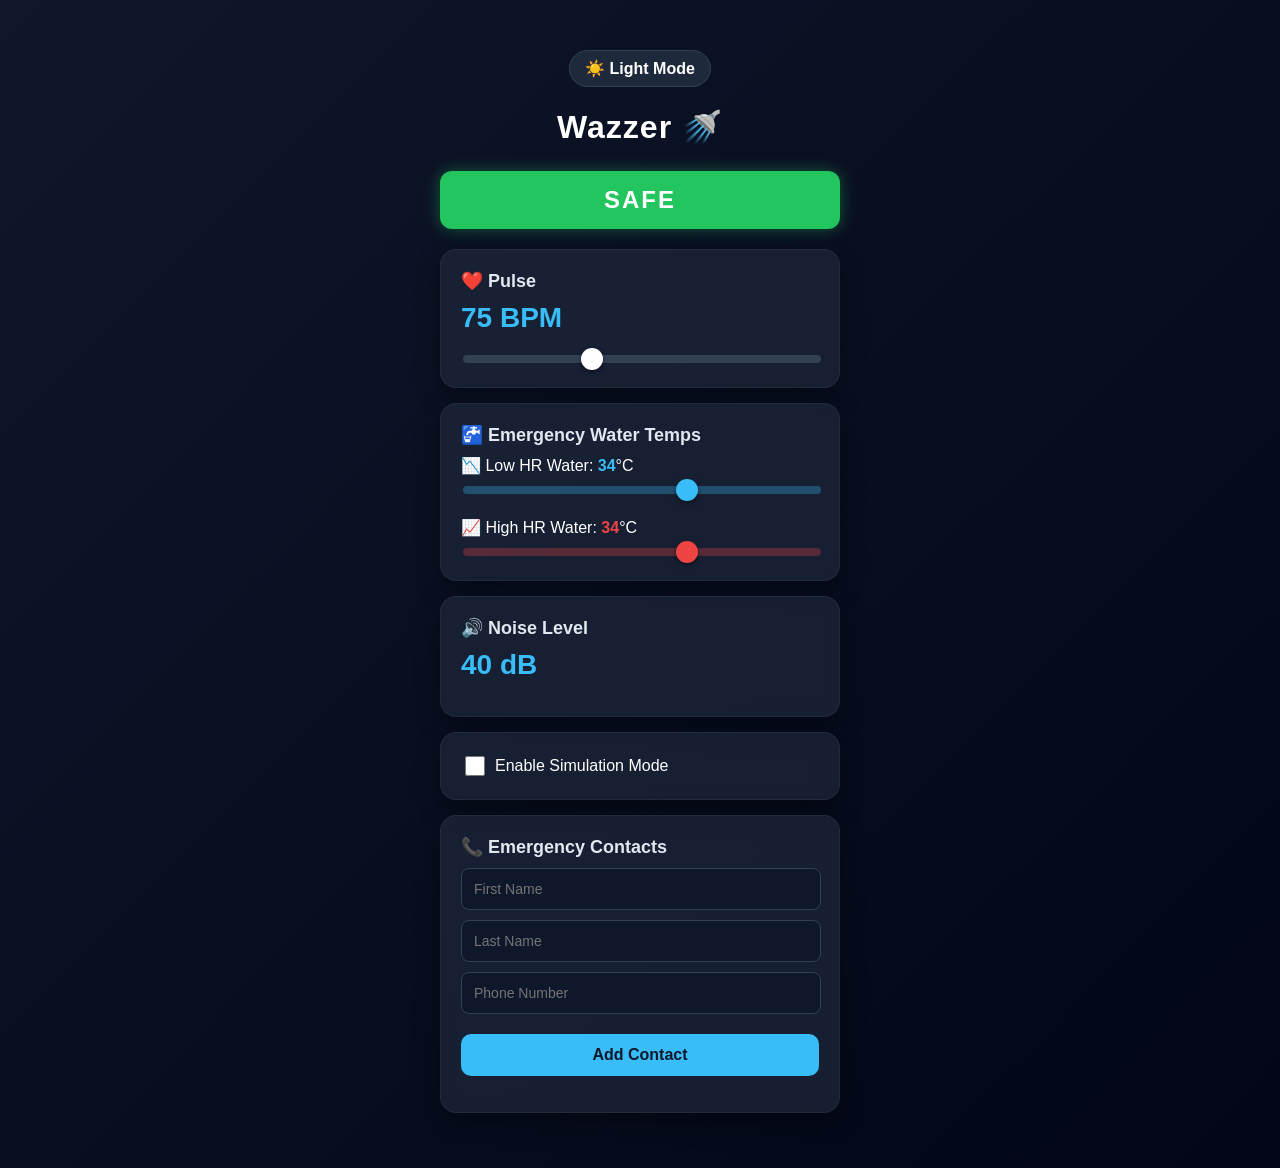
==== index.html @ b5f51940 "feat:ui" ====
<!DOCTYPE html>
<html lang="en">
<head>
  <meta charset="UTF-8">
  <meta name="viewport" content="width=device-width, initial-scale=1.0">
  <title>CareSense / Wazzer</title>
  <link rel="stylesheet" href="style.css">
</head>
<body>

<div class="app">
  
  <button id="themeToggle" class="theme-btn">☀️ Light Mode</button>

  <h1>Wazzer 🚿</h1>

  <div id="status" class="status safe">SAFE</div>

  <div class="card">
    <h3>❤️ Pulse</h3>
    <div class="value"><span id="pulseValue">75</span> BPM</div>
    <input type="range" min="40" max="140" value="75" id="pulseSlider">
  </div>

  <div class="card">
    <h3>🚰 Emergency Water Temps</h3>
    
    <div class="water-control">
      <div style="margin-bottom: 5px;">📉 Low HR Water: <span id="lowHrValue" style="color: #38bdf8; font-weight: bold;">34</span>°C</div>
      <input type="range" min="15" max="45" value="34" id="lowHrSlider" class="cold-slider">
    </div>

    <div class="water-control" style="margin-top: 20px;">
      <div style="margin-bottom: 5px;">📈 High HR Water: <span id="highHrValue" style="color: #ef4444; font-weight: bold;">34</span>°C</div>
      <input type="range" min="15" max="45" value="34" id="highHrSlider" class="hot-slider">
    </div>
  </div>

  <div class="card">
    <h3>🔊 Noise Level</h3>
    <div class="value"><span id="noiseValue">40</span> dB</div>
  </div>

  <div class="card">
    <label class="simulation-label">
      <input type="checkbox" id="simulateToggle">
      <span>Enable Simulation Mode</span>
    </label>
  </div>

  <div class="card">
    <h3>📞 Emergency Contacts</h3>
    <div class="contact-inputs">
      <input type="text" placeholder="First Name" id="name">
      <input type="text" placeholder="Last Name" id="family">
      <input type="tel" placeholder="Phone Number" id="phone">
      <button onclick="addContact()">Add Contact</button>
    </div>
    <ul id="contactList"></ul>
  </div>

</div>

<script src="script.js"></script>
</body>
</html>
---- style.css ----
/* Основен стил за цялата страница */
body {
  font-family: 'Segoe UI', Tahoma, Geneva, Verdana, sans-serif;
  background: linear-gradient(135deg, #0f172a, #020617);
  color: white;
  margin: 0;
  padding: 20px 0;
  display: flex;
  justify-content: center;
}

/* Контейнерът, който прилича на екран на телефон */
.app {
  width: 100%;
  max-width: 400px;
  padding: 20px;
}

h1 {
  text-align: center;
  margin-bottom: 25px;
  font-size: 32px;
  letter-spacing: 1px;
}

/* Дизайнът на отделните "карти" */
.card {
  background: rgba(30, 41, 59, 0.7);
  backdrop-filter: blur(10px);
  padding: 20px;
  margin: 15px 0;
  border-radius: 16px;
  box-shadow: 0 8px 25px rgba(0, 0, 0, 0.4);
  border: 1px solid rgba(255, 255, 255, 0.05);
  transition: transform 0.3s ease;
}

.card:hover {
  transform: translateY(-2px);
}

.card h3 {
  margin-top: 0;
  margin-bottom: 10px;
  font-size: 18px;
  color: #e2e8f0;
}

/* Статус индикаторът (SAFE / DANGER) */
.status {
  text-align: center;
  font-size: 24px;
  font-weight: bold;
  padding: 15px;
  border-radius: 12px;
  margin-bottom: 20px;
  letter-spacing: 2px;
  transition: background-color 0.4s ease, box-shadow 0.4s ease;
}

.safe {
  background: #22c55e;
  box-shadow: 0 0 15px rgba(34, 197, 94, 0.4);
}

.danger {
  background: #ef4444;
  box-shadow: 0 0 20px rgba(239, 68, 68, 0.6);
  animation: pulse-danger 1s infinite alternate;
}

@keyframes pulse-danger {
  from { box-shadow: 0 0 10px rgba(239, 68, 68, 0.5); }
  to { box-shadow: 0 0 25px rgba(239, 68, 68, 0.9); }
}

/* Стойностите на сензорите */
.value {
  font-size: 28px;
  font-weight: bold;
  margin-bottom: 15px;
  color: #38bdf8;
}

/* Дизайн на плъзгачите (Sliders) */
input[type="range"] {
  width: 100%;
  height: 8px;
  border-radius: 10px;
  background: #334155;
  appearance: none;
  outline: none;
  transition: background 0.3s;
}

input[type="range"]::-webkit-slider-thumb {
  appearance: none;
  width: 22px;
  height: 22px;
  background: #ffffff;
  border-radius: 50%;
  cursor: pointer;
  box-shadow: 0 2px 5px rgba(0,0,0,0.5);
  transition: transform 0.2s;
}

input[type="range"]::-webkit-slider-thumb:hover {
  transform: scale(1.2);
}

/* Бутони */
button {
  width: 100%;
  margin-top: 10px;
  padding: 12px;
  border: none;
  border-radius: 10px;
  background: #38bdf8;
  color: #0f172a;
  font-size: 16px;
  font-weight: bold;
  cursor: pointer;
  transition: all 0.2s ease;
}

button:hover {
  background: #0ea5e9;
  transform: scale(1.02);
}

/* SOS Бутон */
.sos {
  background: #ef4444;
  color: white;
  font-size: 18px;
  padding: 15px;
}

.sos:hover {
  background: #dc2626;
}

/* Полета за въвеждане на контакти */
.contact-inputs input {
  width: calc(100% - 24px);
  padding: 12px;
  margin-bottom: 10px;
  border-radius: 8px;
  border: 1px solid #334155;
  background: #0f172a;
  color: white;
  font-size: 14px;
}

.contact-inputs input:focus {
  outline: none;
  border-color: #38bdf8;
}

/* Списък с контакти */
ul {
  list-style: none;
  padding: 0;
  margin-top: 15px;
}

li {
  background: rgba(15, 23, 42, 0.6);
  margin-top: 10px;
  padding: 15px;
  border-radius: 10px;
  border-left: 4px solid #38bdf8;
}

li button {
  width: 48%;
  display: inline-block;
  margin-top: 10px;
  padding: 8px;
  font-size: 14px;
}

/* Чекбокс за симулацията */
.simulation-label {
  display: flex;
  align-items: center;
  cursor: pointer;
  font-size: 16px;
}

.simulation-label input {
  width: 20px;
  height: 20px;
  margin-right: 10px;
  cursor: pointer;
}
/* --- ДОБАВИ ТОВА НАЙ-ОТДОЛУ В ТВОЯ CSS ФАЙЛ --- */

/* Бутон за темата */
.theme-btn {
  background: #1e293b;
  color: white;
  width: auto;
  padding: 8px 15px;
  border-radius: 20px;
  margin-bottom: 20px;
  display: block;
  margin-left: auto;
  margin-right: auto;
  border: 1px solid #334155;
}

/* =========================================
   ☀️ СВЕТЛА ТЕМА (LIGHT MODE)
   ========================================= */
body.light-theme {
  background: linear-gradient(135deg, #f8fafc, #e2e8f0);
  color: #0f172a;
}

body.light-theme .card {
  background: rgba(255, 255, 255, 0.85);
  box-shadow: 0 8px 25px rgba(0, 0, 0, 0.08);
  border: 1px solid rgba(0, 0, 0, 0.1);
}

body.light-theme .card h3 {
  color: #334155;
}

body.light-theme .theme-btn {
  background: #ffffff;
  color: #0f172a;
  border: 1px solid #cbd5e1;
  box-shadow: 0 4px 10px rgba(0,0,0,0.1);
}

body.light-theme .contact-inputs input {
  background: #f1f5f9;
  color: #0f172a;
  border: 1px solid #cbd5e1;
}

body.light-theme li {
  background: rgba(241, 245, 249, 0.8);
  border-left: 4px solid #0ea5e9;
}
/* Специални стилове за двата крана на водата */
.water-control {
  font-size: 16px;
}

.cold-slider::-webkit-slider-thumb {
  background: #38bdf8 !important; /* Синьо топче */
}
.cold-slider {
  background: rgba(56, 189, 248, 0.3) !important;
}

.hot-slider::-webkit-slider-thumb {
  background: #ef4444 !important; /* Червено топче */
}
.hot-slider {
  background: rgba(239, 68, 68, 0.3) !important;
}
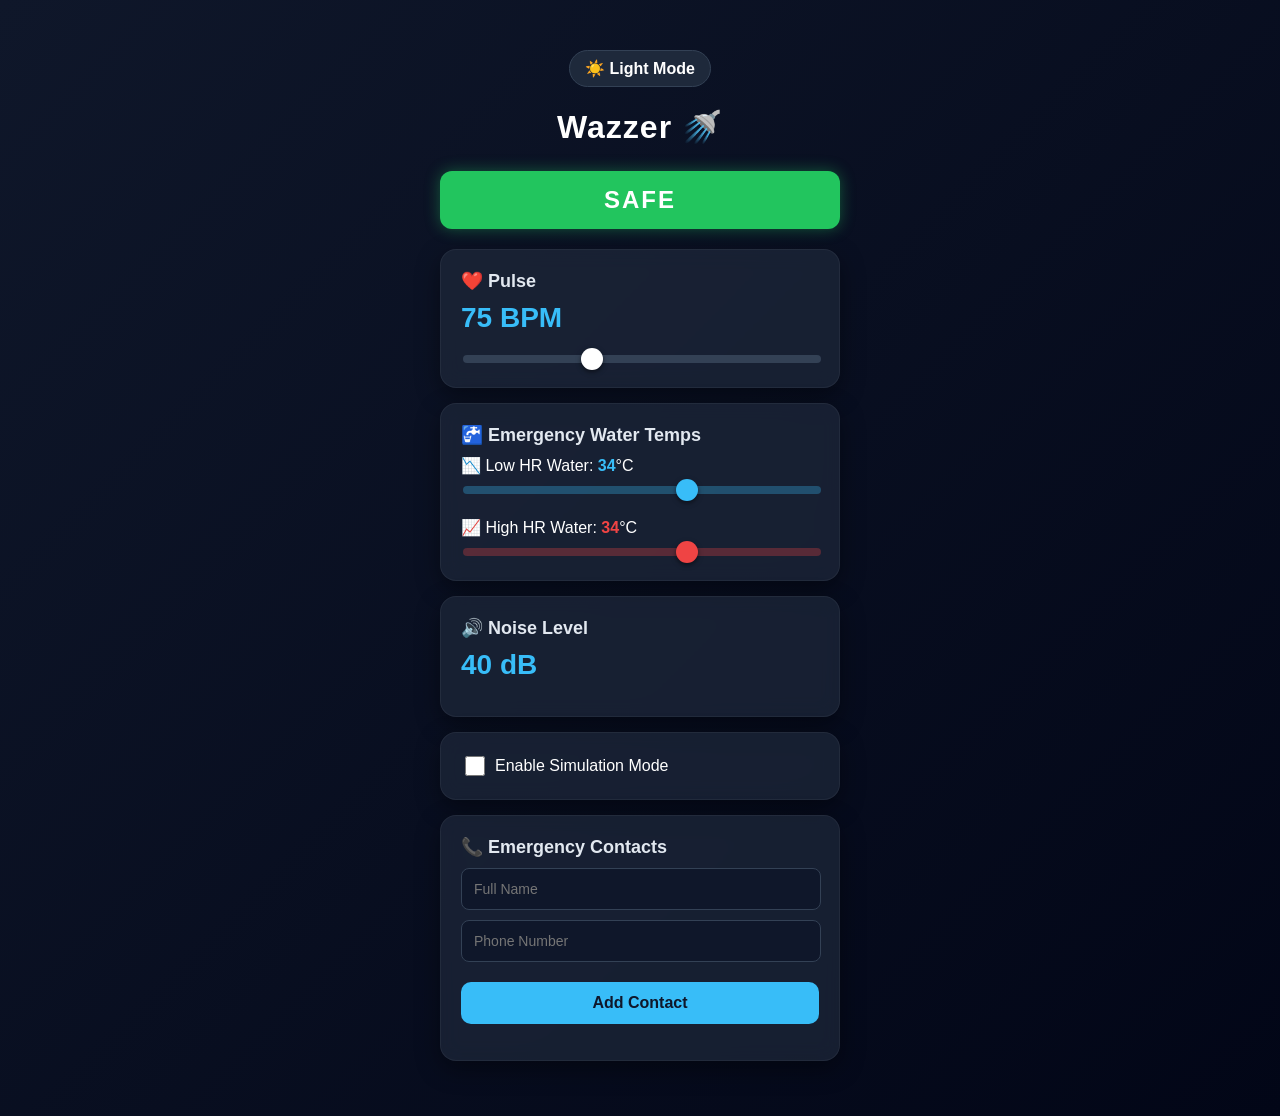
==== commit 5024f269: "fix: js_file" ====
--- a/index.html
+++ b/index.html
@@ -3,7 +3,7 @@
 <head>
   <meta charset="UTF-8">
   <meta name="viewport" content="width=device-width, initial-scale=1.0">
-  <title>CareSense / Wazzer</title>
+  <title>Wazzer</title>
   <link rel="stylesheet" href="style.css">
 </head>
 <body>
@@ -51,8 +51,7 @@
   <div class="card">
     <h3>📞 Emergency Contacts</h3>
     <div class="contact-inputs">
-      <input type="text" placeholder="First Name" id="name">
-      <input type="text" placeholder="Last Name" id="family">
+      <input type="text" placeholder="Full Name" id="fullName">
       <input type="tel" placeholder="Phone Number" id="phone">
       <button onclick="addContact()">Add Contact</button>
     </div>
--- a/style.css
+++ b/style.css
@@ -1,4 +1,4 @@
-/* Основен стил за цялата страница */
+
 body {
   font-family: 'Segoe UI', Tahoma, Geneva, Verdana, sans-serif;
   background: linear-gradient(135deg, #0f172a, #020617);
@@ -9,7 +9,7 @@
   justify-content: center;
 }
 
-/* Контейнерът, който прилича на екран на телефон */
+
 .app {
   width: 100%;
   max-width: 400px;
@@ -23,7 +23,7 @@
   letter-spacing: 1px;
 }
 
-/* Дизайнът на отделните "карти" */
+
 .card {
   background: rgba(30, 41, 59, 0.7);
   backdrop-filter: blur(10px);
@@ -46,7 +46,7 @@
   color: #e2e8f0;
 }
 
-/* Статус индикаторът (SAFE / DANGER) */
+
 .status {
   text-align: center;
   font-size: 24px;
@@ -74,7 +74,7 @@
   to { box-shadow: 0 0 25px rgba(239, 68, 68, 0.9); }
 }
 
-/* Стойностите на сензорите */
+
 .value {
   font-size: 28px;
   font-weight: bold;
@@ -82,7 +82,7 @@
   color: #38bdf8;
 }
 
-/* Дизайн на плъзгачите (Sliders) */
+
 input[type="range"] {
   width: 100%;
   height: 8px;
@@ -108,7 +108,7 @@
   transform: scale(1.2);
 }
 
-/* Бутони */
+
 button {
   width: 100%;
   margin-top: 10px;
@@ -128,7 +128,7 @@
   transform: scale(1.02);
 }
 
-/* SOS Бутон */
+
 .sos {
   background: #ef4444;
   color: white;
@@ -140,7 +140,7 @@
   background: #dc2626;
 }
 
-/* Полета за въвеждане на контакти */
+
 .contact-inputs input {
   width: calc(100% - 24px);
   padding: 12px;
@@ -157,7 +157,6 @@
   border-color: #38bdf8;
 }
 
-/* Списък с контакти */
 ul {
   list-style: none;
   padding: 0;
@@ -180,7 +179,7 @@
   font-size: 14px;
 }
 
-/* Чекбокс за симулацията */
+
 .simulation-label {
   display: flex;
   align-items: center;
@@ -194,9 +193,7 @@
   margin-right: 10px;
   cursor: pointer;
 }
-/* --- ДОБАВИ ТОВА НАЙ-ОТДОЛУ В ТВОЯ CSS ФАЙЛ --- */
-
-/* Бутон за темата */
+
 .theme-btn {
   background: #1e293b;
   color: white;
@@ -210,9 +207,7 @@
   border: 1px solid #334155;
 }
 
-/* =========================================
-   ☀️ СВЕТЛА ТЕМА (LIGHT MODE)
-   ========================================= */
+
 body.light-theme {
   background: linear-gradient(135deg, #f8fafc, #e2e8f0);
   color: #0f172a;
@@ -245,20 +240,19 @@
   background: rgba(241, 245, 249, 0.8);
   border-left: 4px solid #0ea5e9;
 }
-/* Специални стилове за двата крана на водата */
 .water-control {
   font-size: 16px;
 }
 
 .cold-slider::-webkit-slider-thumb {
-  background: #38bdf8 !important; /* Синьо топче */
+  background: #38bdf8 !important; 
 }
 .cold-slider {
   background: rgba(56, 189, 248, 0.3) !important;
 }
 
 .hot-slider::-webkit-slider-thumb {
-  background: #ef4444 !important; /* Червено топче */
+  background: #ef4444 !important; 
 }
 .hot-slider {
   background: rgba(239, 68, 68, 0.3) !important;
